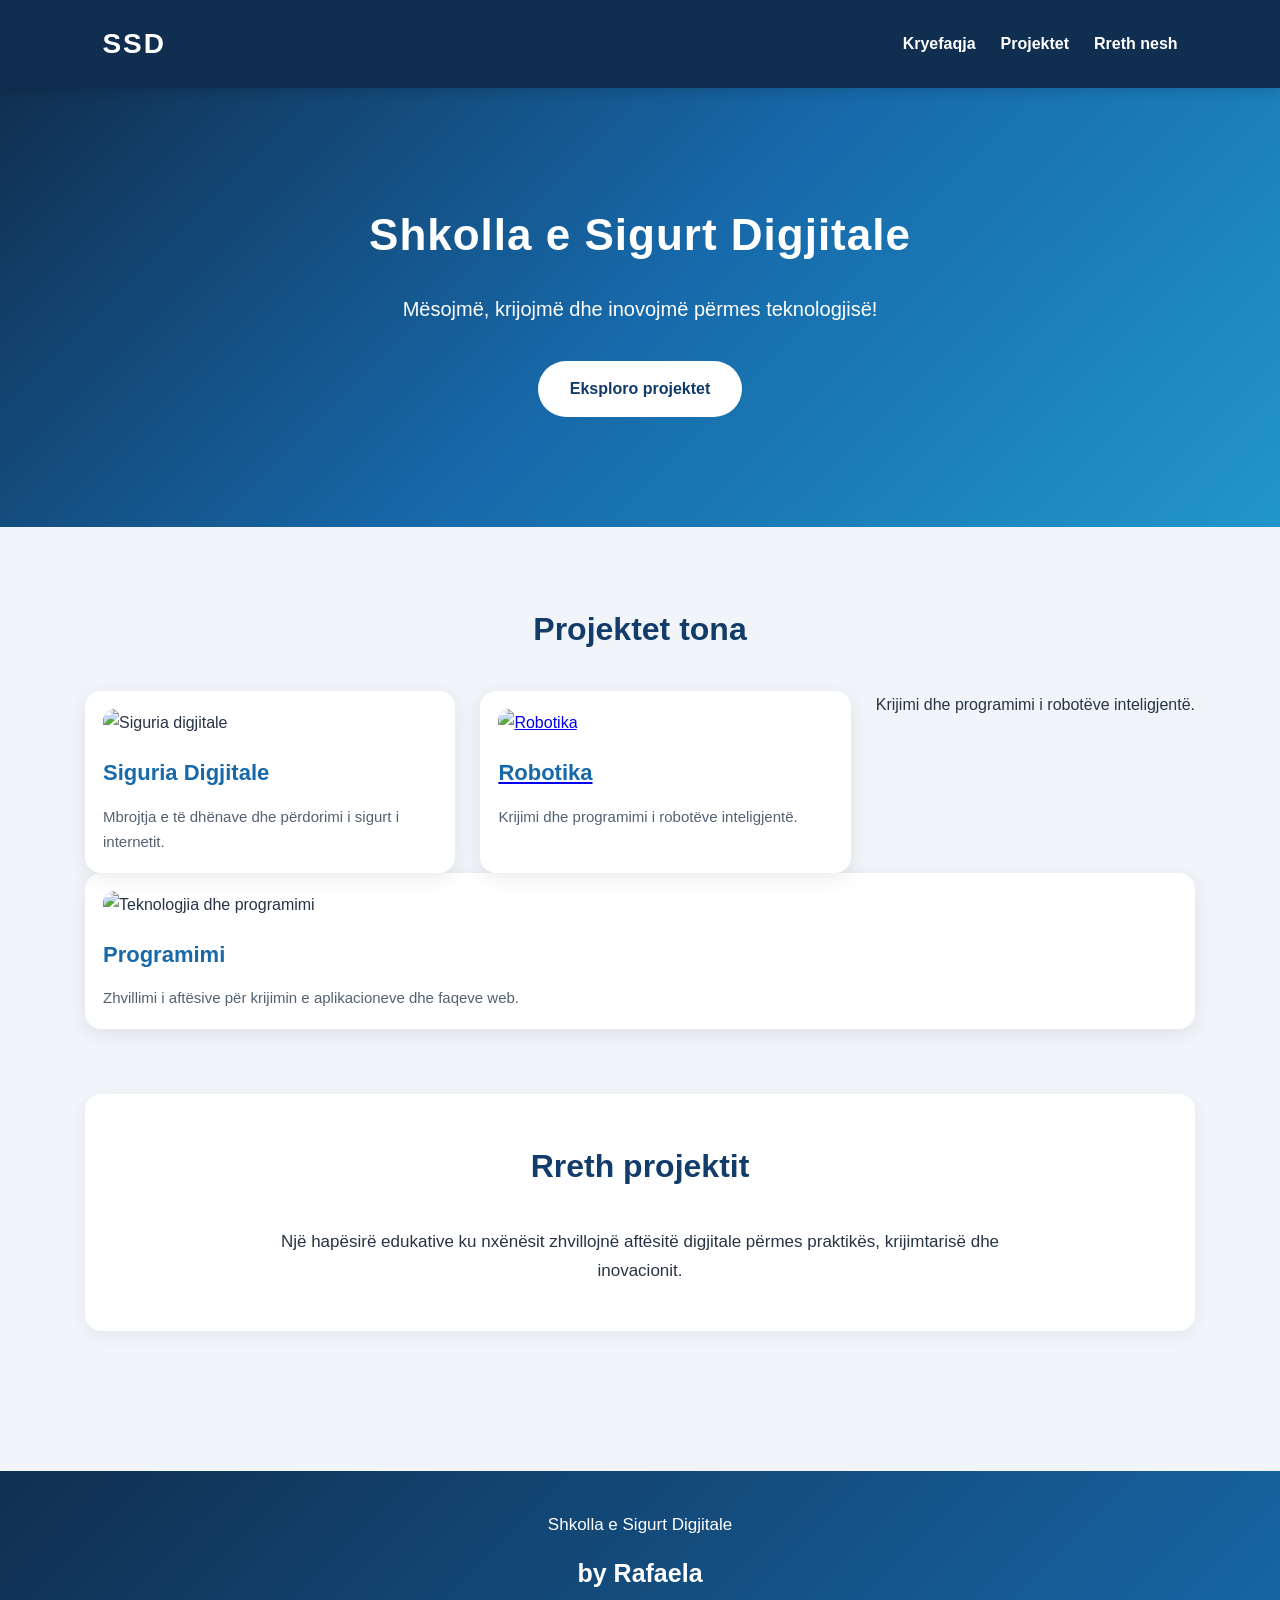
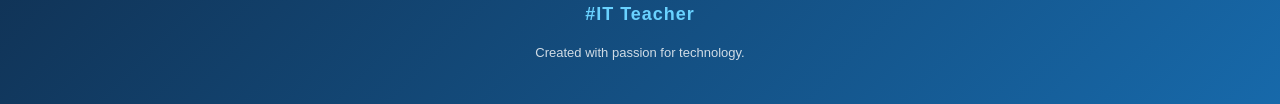
==== index.html @ f00843a5 "Update index.html" ====
<!DOCTYPE html>
<html lang="sq">
<head>
<meta charset="UTF-8">
<meta name="viewport" content="width=device-width, initial-scale=1.0">
<title>Shkolla e Sigurt Digjitale</title>
<link rel="stylesheet" href="style.css">
</head>
<body>
<!-- MENUJA -->
<nav>
<h2>SSD</h2>
<div>
<a href="#kryefaqja">Kryefaqja</a>
<a href="#projektet">Projektet</a>
<a href="#rreth">Rreth nesh</a>
</div>
</nav>
<!-- KRYEFAQJA -->
<header id="kryefaqja">
<h1>Shkolla e Sigurt Digjitale</h1>
<p>
Mësojmë, krijojmë dhe inovojmë
përmes teknologjisë!
</p>
<a class="button" href="#projektet">
Eksploro projektet
</a>
</header>
<!-- PROJEKTET -->
<main>
<section id="projektet">
<h2>Projektet tona</h2>
<div class="cards">
<!-- SIGURIA DIGJITALE -->
<div class="card">
<img
src="https://images.unsplash.com/photo-1550751827-4bd374c3f58b?w=600"
alt="Siguria digjitale">
<h3>Siguria Digjitale</h3>
<p>
Mbrojtja e të dhënave dhe përdorimi
i sigurt i internetit.
</p>
</div>
<!-- ROBOTIKA -->
<div class="card">
<a href="robotika.html">
<img
src="https://images.unsplash.com/photo-1485827404703-89b55fcc595e?w=600"
alt="Robotika">
<h3>Robotika</h3>
</a>
<p>
Krijimi dhe programimi
i robotëve inteligjentë.
</p>

</div>
<p>
Krijimi dhe programimi
i robotëve inteligjentë.
</p>
</div>
<!-- PROGRAMIMI -->
<div class="card">
<img
src="https://images.unsplash.com/photo-1518770660439-4636190af475?w=600"
alt="Teknologjia dhe programimi">
<h3>Programimi</h3>
<p>
Zhvillimi i aftësive për krijimin
e aplikacioneve dhe faqeve web.
</p>
</div>
</div>
</section>
<!-- RRETH PROJEKTIT -->
<section id="rreth">
<h2>Rreth projektit</h2>
<p>
Një hapësirë edukative ku nxënësit
zhvillojnë aftësitë digjitale përmes
praktikës, krijimtarisë dhe inovacionit.
</p>
</section>
</main>
<!-- FIRMA PROFESIONALE -->
<footer>
<p>Shkolla e Sigurt Digjitale</p>
<h3>by Rafaela</h3>
<h4>#IT Teacher</h4>
<p>Created with passion for technology.</p>
</footer>
</body>
</html>
---- style.css ----
/* =================================
SHKOLLA E SIGURT DIGJITALE
Dizajn modern dhe profesional
================================= */
/* RREGULLIMI FILLESTAR */
* {
margin: 0;
padding: 0;
box-sizing: border-box;
}
html {
scroll-behavior: smooth;
}
body {
font-family: Arial, sans-serif;
background-color: #f1f5f9;
color: #263445;
line-height: 1.7;
}
/* =================================
MENUJA KRYESORE
================================= */
nav {
background-color: #102f50;
color: white;
padding: 20px 8%;
display: flex;
justify-content: space-between;
align-items: center;
position: sticky;
top: 0;
z-index: 1000;
box-shadow: 0 3px 12px rgba(0,0,0,0.15);
}
nav h2 {
color: white;
font-size: 28px;
letter-spacing: 2px;
}
nav div {
display: flex;
gap: 25px;
}
nav a {
color: white;
text-decoration: none;
font-weight: bold;
transition: color 0.3s;
}
nav a:hover {
color: #69d2ff;
}
/* =================================
KRYEFAQJA
================================= */
header {
background: linear-gradient(
135deg,
#102f50,
#1769aa,
#2196c9
);
color: white;
text-align: center;
padding: 110px 20px;
}
header h1 {
font-size: 44px;
margin-bottom: 20px;
letter-spacing: 1px;
}
header p {
font-size: 20px;
margin-bottom: 35px;
}
/* =================================
BUTONI KRYESOR
================================= */
.button {
display: inline-block;
background-color: white;
color: #123c69;
padding: 14px 32px;
border-radius: 30px;
text-decoration: none;
font-weight: bold;
transition: all 0.3s;
}
.button:hover {
background-color: #69d2ff;
color: #102f50;
transform: translateY(-4px);
}
/* =================================
PJESA KRYESORE
================================= */
main {
max-width: 1150px;
margin: 55px auto;
padding: 20px;
}
section {
margin-bottom: 65px;
}
section h2 {
color: #123c69;
font-size: 32px;
text-align: center;
margin-bottom: 35px;
}
/* =================================
KARTAT E PROJEKTEVE
================================= */
.cards {
display: flex;
gap: 25px;
}
.card {
flex: 1;
background-color: white;
padding: 18px;
border-radius: 16px;
box-shadow: 0 5px 20px rgba(0,0,0,0.08);
transition: transform 0.3s,
box-shadow 0.3s;
}
.card:hover {
transform: translateY(-10px);
box-shadow: 0 12px 28px rgba(0,0,0,0.15);
}
/* FOTOGRAFITË */
.card img {
width: 100%;
height: 210px;
object-fit: cover;
border-radius: 12px;
margin-bottom: 18px;
}
/* TITULLI I KARTËS */
.card h3 {
color: #1769aa;
font-size: 22px;
margin-bottom: 12px;
}
/* PËRSHKRIMI */
.card p {
color: #526273;
font-size: 15px;
}
/* =================================
RRETH PROJEKTIT
================================= */
#rreth {
background-color: white;
padding: 45px 30px;
border-radius: 16px;
text-align: center;
box-shadow: 0 5px 20px rgba(0,0,0,0.05);
}
#rreth p {
max-width: 750px;
margin: auto;
font-size: 17px;
}
/* =================================
FOOTER - FIRMA PROFESIONALE
================================= */
footer {
background: linear-gradient(
135deg,
#102f50,
#1769aa
);
color: white;
text-align: center;
padding: 40px 20px;
}
footer p:first-child {
font-size: 17px;
margin-bottom: 12px;
}
footer h3 {
font-size: 25px;
margin-bottom: 5px;
}
footer h4 {
color: #69d2ff;
font-size: 18px;
letter-spacing: 1px;
margin-bottom: 12px;
}
footer p:last-child {
font-size: 13px;
opacity: 0.8;
}
/* =================================
PËRSHTATJA PËR TELEFON
================================= */
@media screen and (max-width: 700px) {
nav {
flex-direction: column;
gap: 15px;
}
nav div {
gap: 15px;
flex-wrap: wrap;
justify-content: center;
}
header {
padding: 75px 20px;
}
header h1 {
font-size: 30px;
}
header p {
font-size: 16px;
}
.cards {
flex-direction: column;
}
.card img {
height: 220px;
}
main {
padding: 15px;
}
section h2 {
font-size: 26px;
}
}
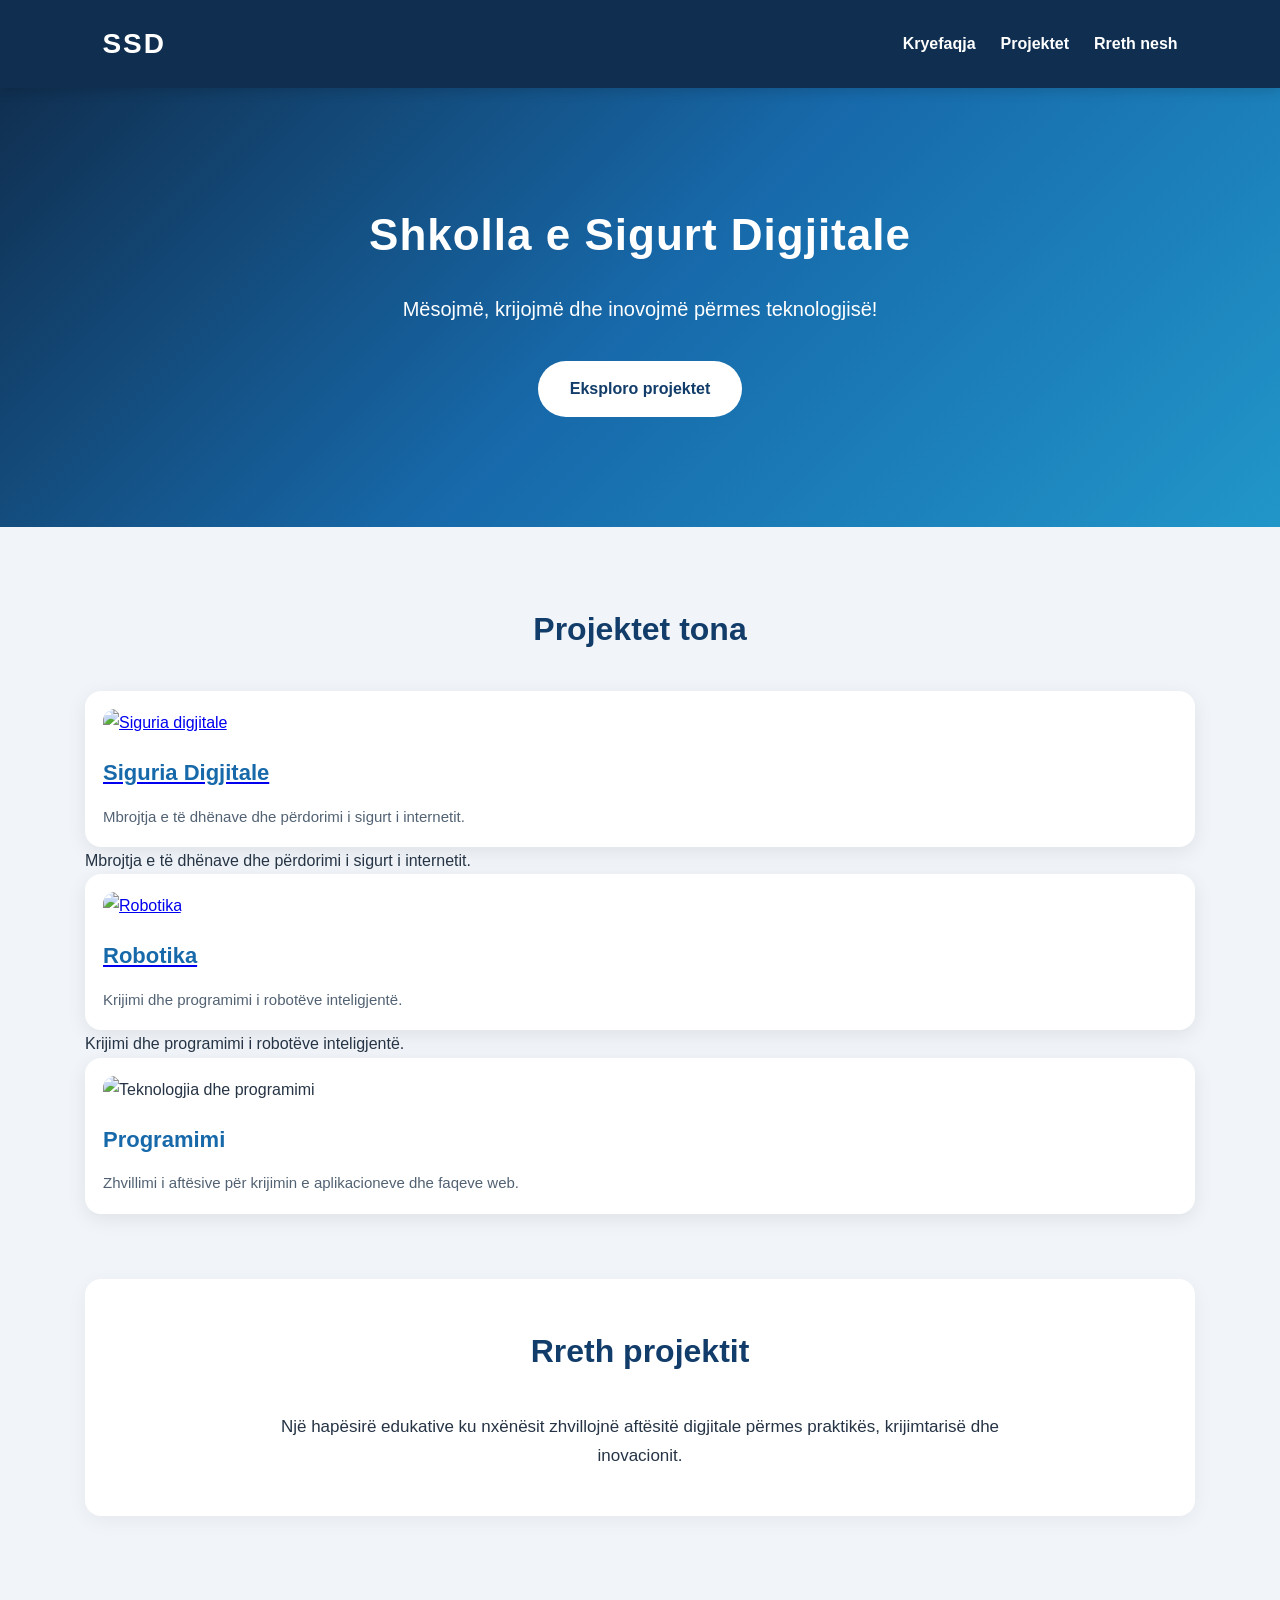
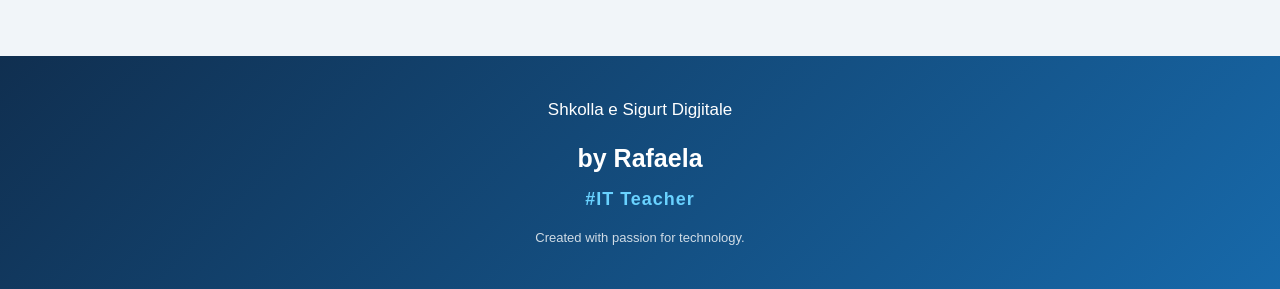
==== commit b0850807: "Update index.html" ====
--- a/index.html
+++ b/index.html
@@ -31,14 +31,18 @@
 <main>
 <section id="projektet">
 <h2>Projektet tona</h2>
-<div class="cards">
-<!-- SIGURIA DIGJITALE -->
 <div class="card">
+<a href="siguria.html">
 <img
 src="https://images.unsplash.com/photo-1550751827-4bd374c3f58b?w=600"
 alt="Siguria digjitale">
 <h3>Siguria Digjitale</h3>
+</a>
 <p>
+Mbrojtja e të dhënave dhe përdorimi
+i sigurt i internetit.
+</p>
+</div>
 Mbrojtja e të dhënave dhe përdorimi
 i sigurt i internetit.
 </p>
@@ -55,7 +59,6 @@
 Krijimi dhe programimi
 i robotëve inteligjentë.
 </p>
-
 </div>
 <p>
 Krijimi dhe programimi
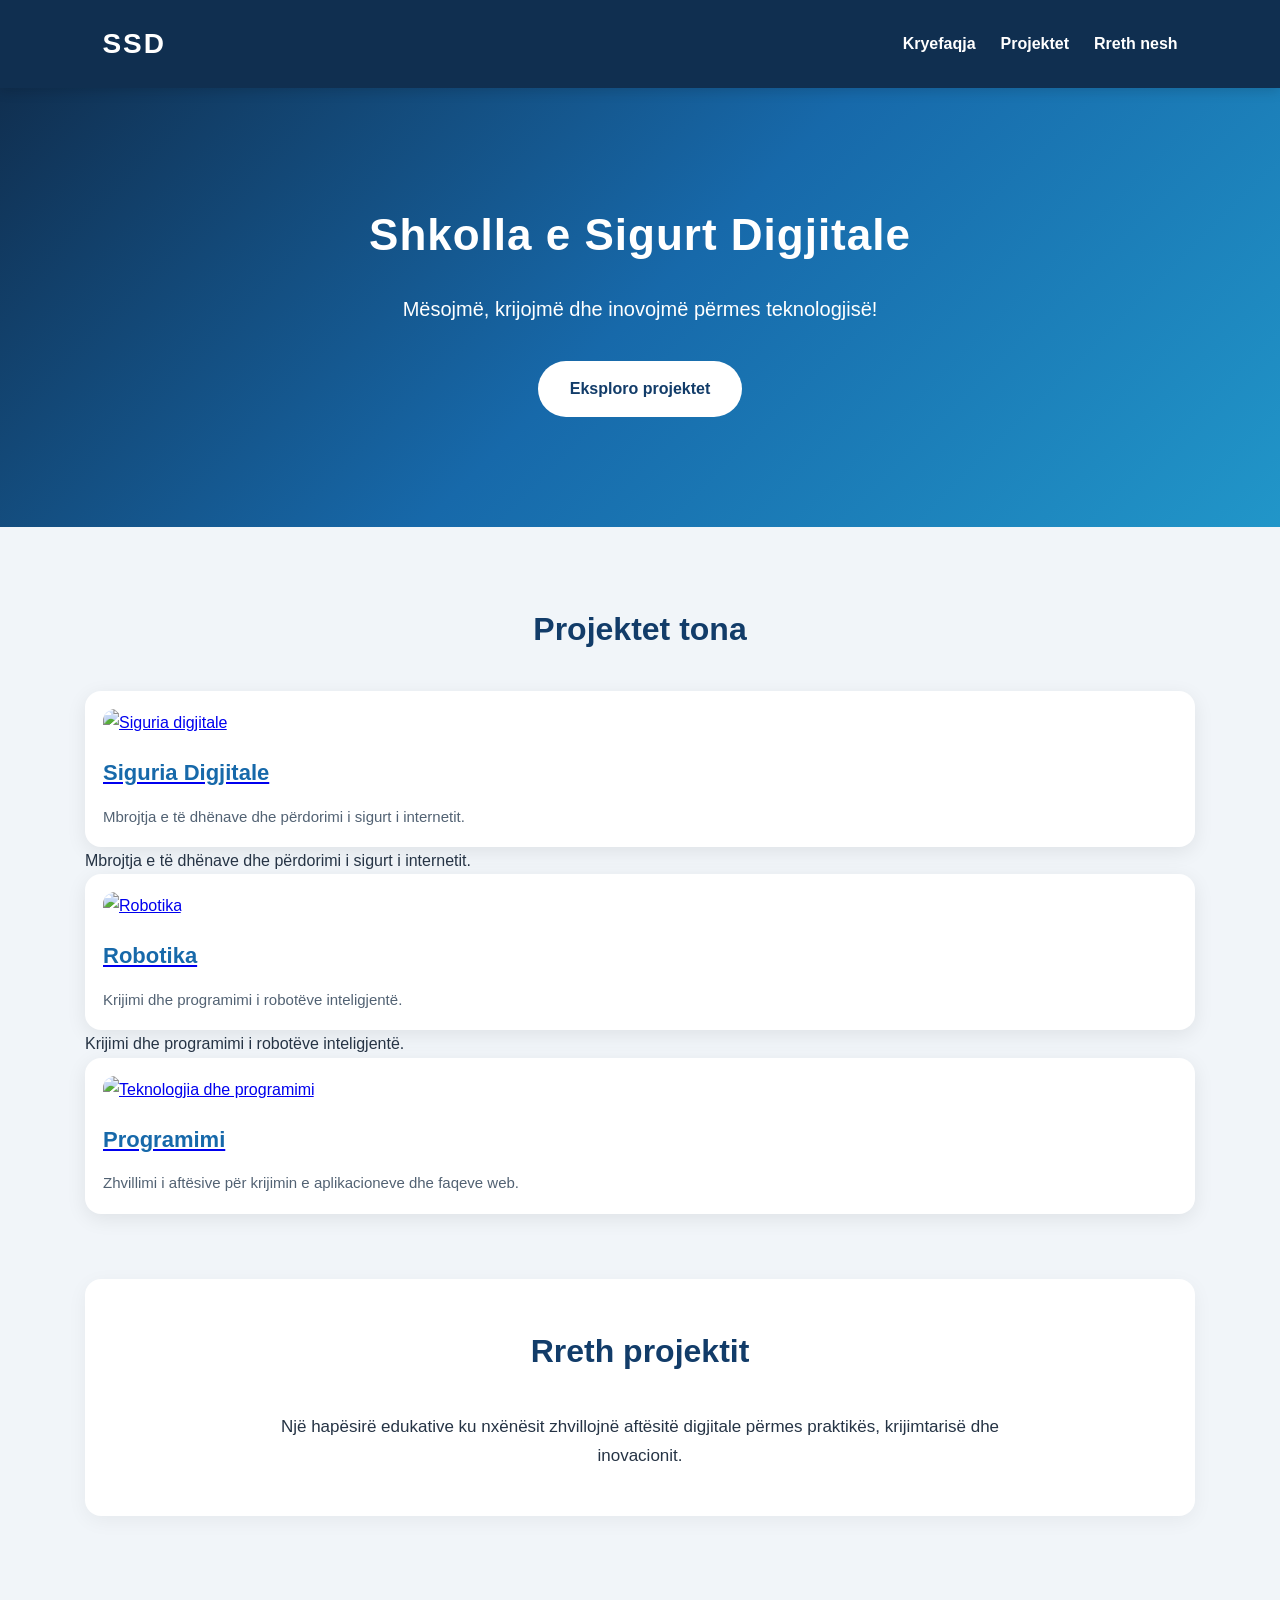
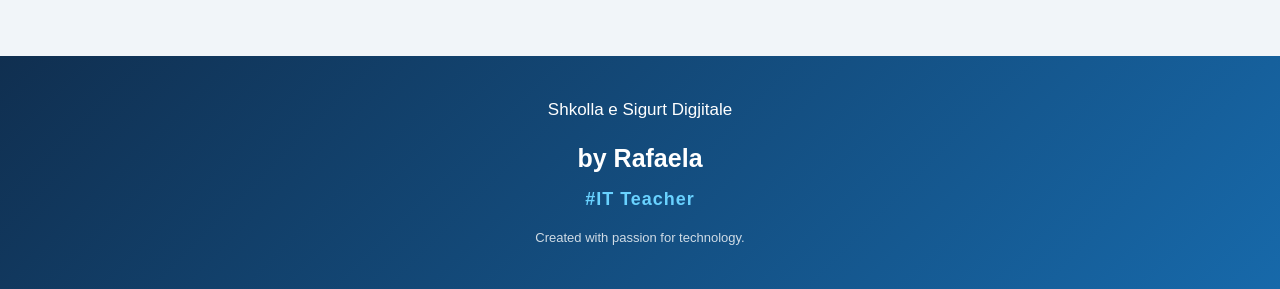
==== commit acefd50e: "Update index.html" ====
--- a/index.html
+++ b/index.html
@@ -67,10 +67,12 @@
 </div>
 <!-- PROGRAMIMI -->
 <div class="card">
+<a href="programimi.html">
 <img
 src="https://images.unsplash.com/photo-1518770660439-4636190af475?w=600"
 alt="Teknologjia dhe programimi">
 <h3>Programimi</h3>
+</a>
 <p>
 Zhvillimi i aftësive për krijimin
 e aplikacioneve dhe faqeve web.
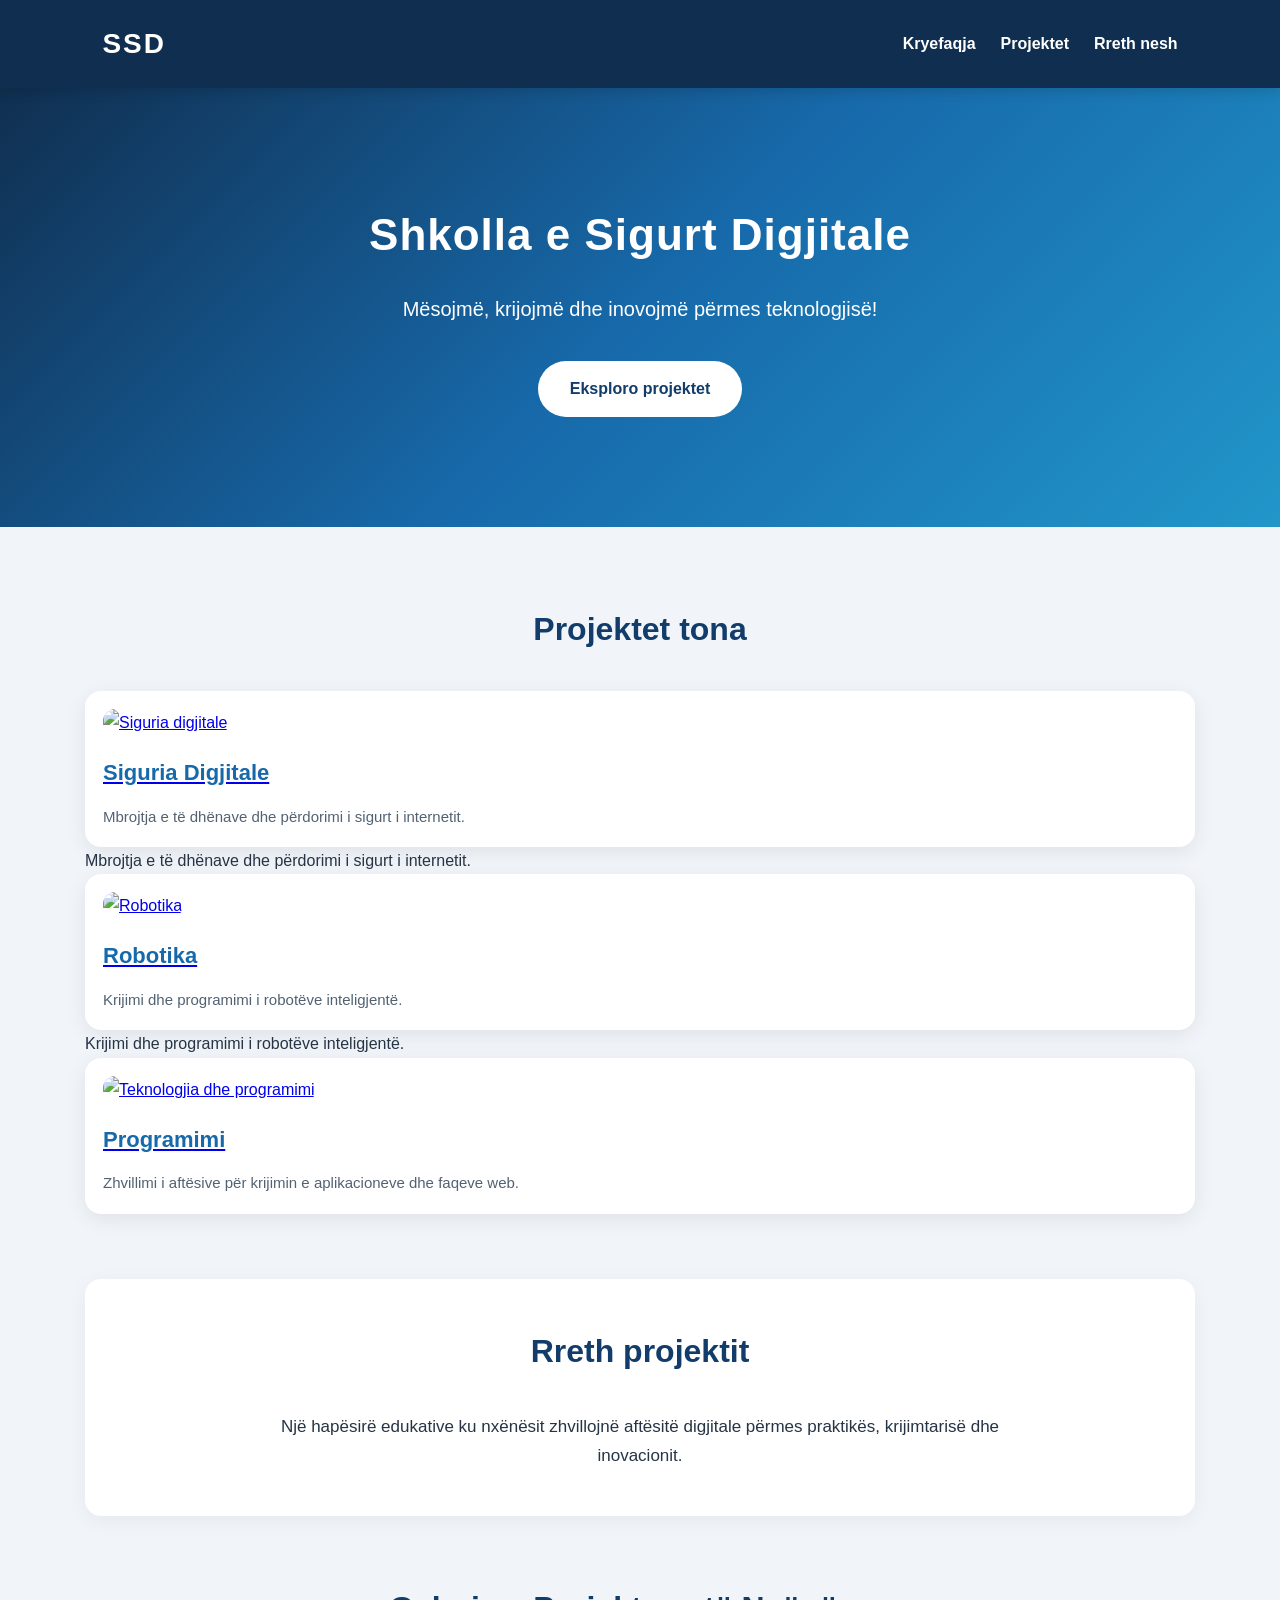
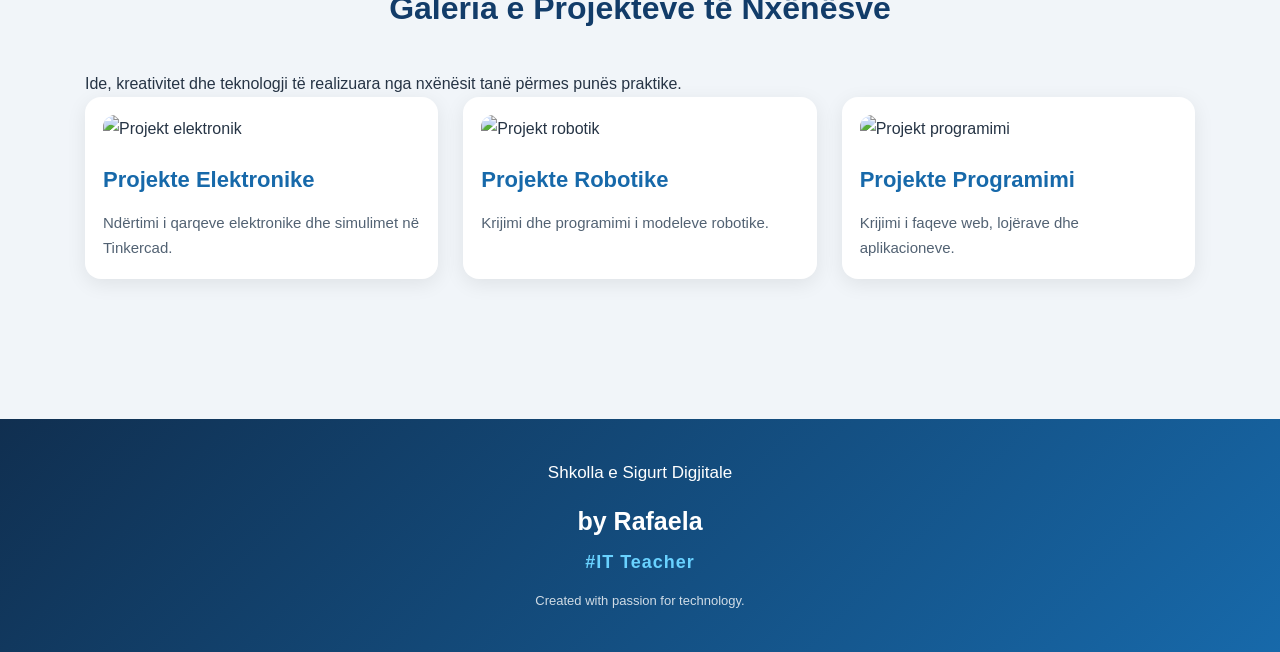
==== commit fc2feba4: "Update index.html" ====
--- a/index.html
+++ b/index.html
@@ -89,6 +89,54 @@
 praktikës, krijimtarisë dhe inovacionit.
 </p>
 </section>
+  <!-- GALERIA E PROJEKTEVE -->
+<section id="galeria">
+
+<h2>Galeria e Projekteve të Nxënësve</h2>
+
+<p class="gallery-intro">
+Ide, kreativitet dhe teknologji të realizuara
+nga nxënësit tanë përmes punës praktike.
+</p>
+
+<div class="cards">
+
+<div class="card">
+<img
+src="https://images.unsplash.com/photo-1518770660439-4636190af475?w=600"
+alt="Projekt elektronik">
+<h3>Projekte Elektronike</h3>
+<p>
+Ndërtimi i qarqeve elektronike dhe
+simulimet në Tinkercad.
+</p>
+</div>
+
+<div class="card">
+<img
+src="https://images.unsplash.com/photo-1485827404703-89b55fcc595e?w=600"
+alt="Projekt robotik">
+<h3>Projekte Robotike</h3>
+<p>
+Krijimi dhe programimi i modeleve
+robotike.
+</p>
+</div>
+
+<div class="card">
+<img
+src="https://images.unsplash.com/photo-1461749280684-dccba630e2f6?w=600"
+alt="Projekt programimi">
+<h3>Projekte Programimi</h3>
+<p>
+Krijimi i faqeve web, lojërave
+dhe aplikacioneve.
+</p>
+</div>
+
+</div>
+
+</section>
 </main>
 <!-- FIRMA PROFESIONALE -->
 <footer>
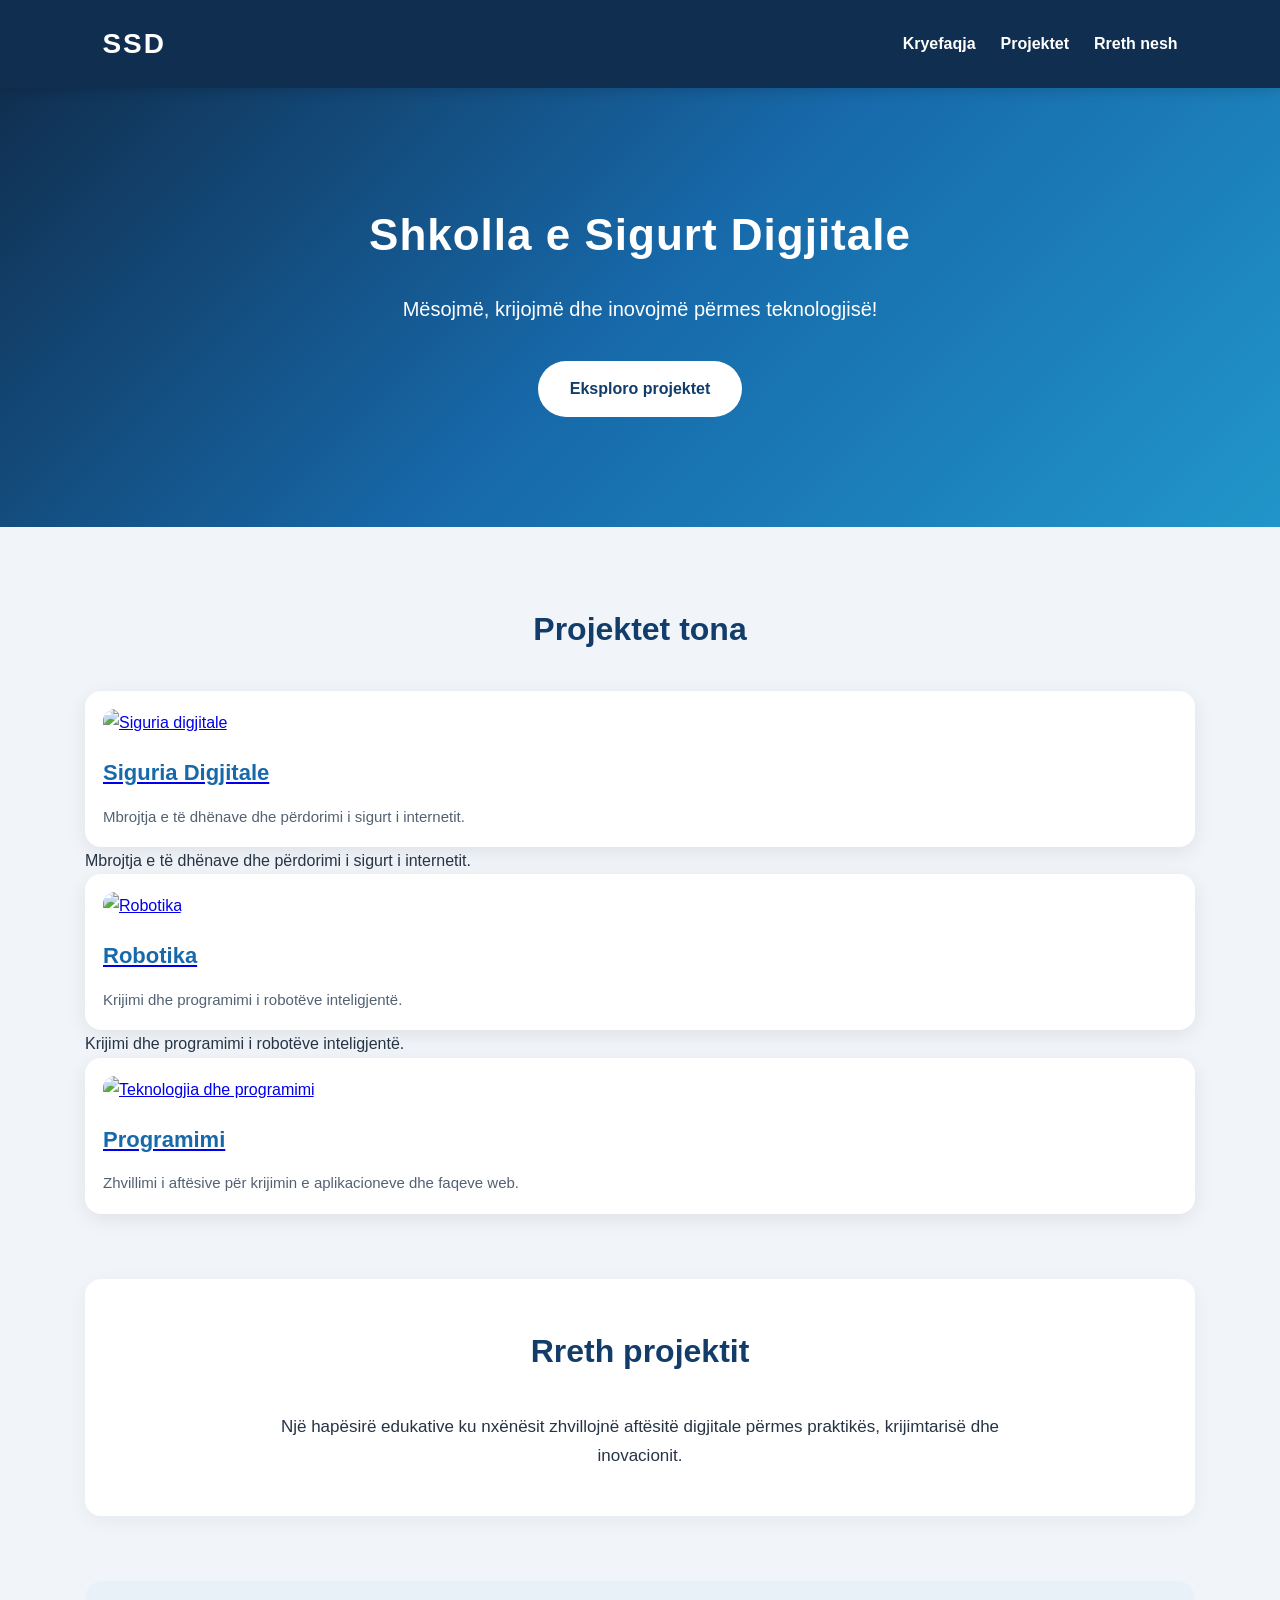
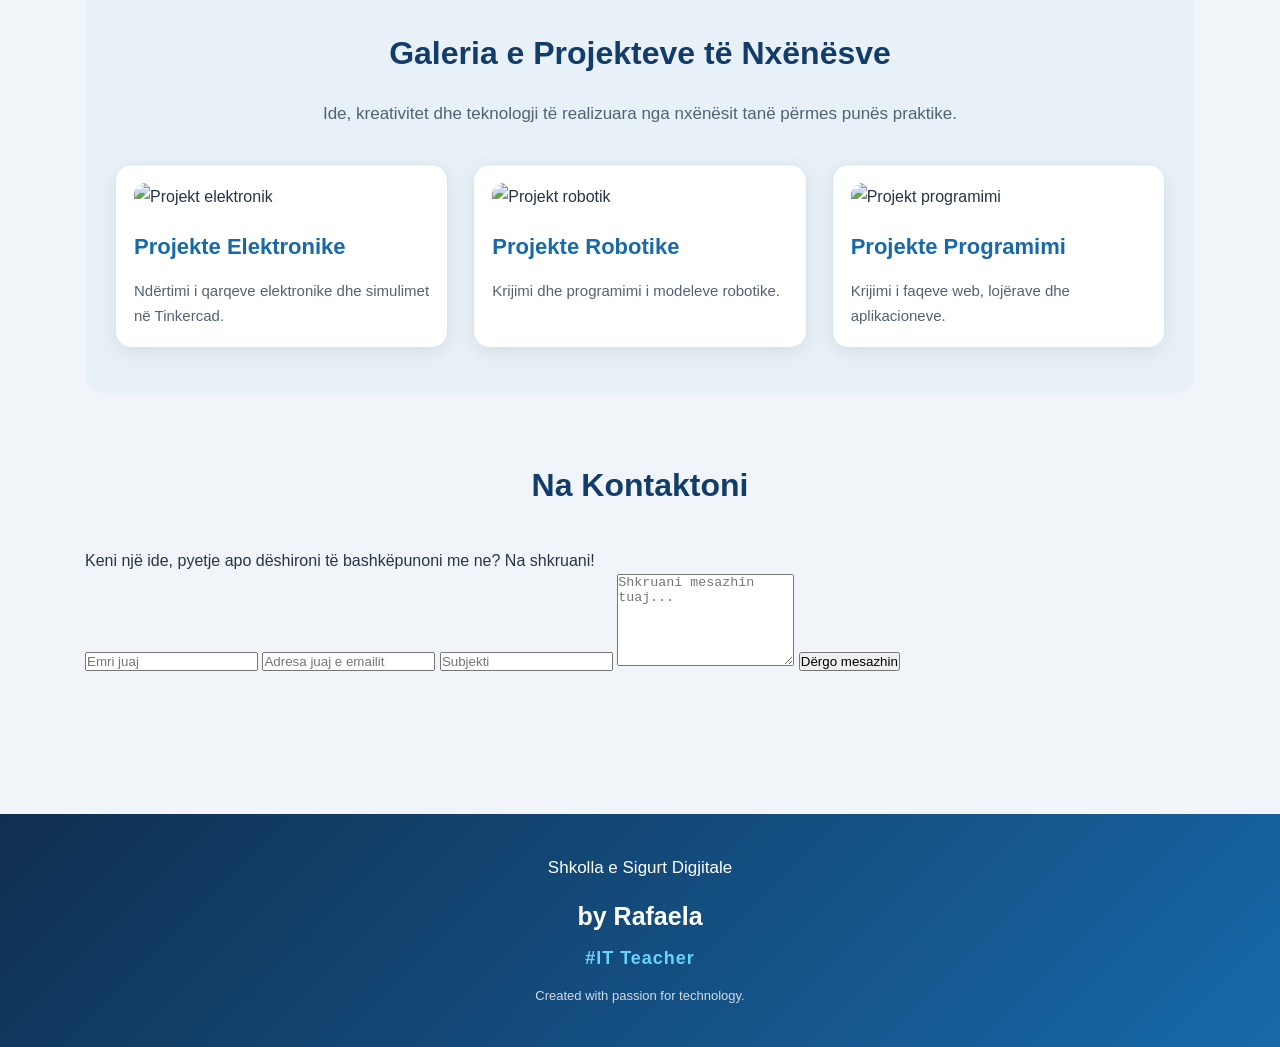
==== commit ba8f0a00: "Update index.html" ====
--- a/index.html
+++ b/index.html
@@ -133,9 +133,35 @@
 dhe aplikacioneve.
 </p>
 </div>
-
 </div>
-
+</section>
+  <!-- NA KONTAKTONI -->
+<section id="kontakt">
+<h2>Na Kontaktoni</h2>
+<p class="contact-intro">
+Keni një ide, pyetje apo dëshironi të bashkëpunoni
+me ne? Na shkruani!
+</p>
+<form class="contact-form"
+action="https://formsubmit.co/EMAILI-YT"
+method="POST">
+<input type="text"
+name="Emri"
+placeholder="Emri juaj"
+required>
+<input type="email"
+name="Email"
+placeholder="Adresa juaj e emailit"
+required>
+<input type="text"
+name="Subjekti"
+placeholder="Subjekti">
+<textarea name="Mesazhi"
+rows="6"
+placeholder="Shkruani mesazhin tuaj..."
+required></textarea>
+<button type="submit">Dërgo mesazhin</button>
+</form>
 </section>
 </main>
 <!-- FIRMA PROFESIONALE -->
--- a/style.css
+++ b/style.css
@@ -228,3 +228,36 @@
 font-size: 26px;
 }
 }
+/* =================================
+GALERIA E PROJEKTEVE
+================================= */
+#galeria {
+background-color: #e8f1f8;
+padding: 45px 30px;
+border-radius: 18px;
+}
+
+#galeria h2 {
+color: #123c69;
+}
+.gallery-intro {
+text-align: center;
+max-width: 700px;
+margin: -15px auto 35px;
+color: #526273;
+font-size: 17px;
+}
+
+#galeria .card {
+background-color: white;
+border: 1px solid #d8e5ef;
+}
+
+#galeria .card:hover {
+transform: translateY(-8px);
+box-shadow: 0 12px 28px rgba(0,0,0,0.15);
+}
+
+#galeria .card h3 {
+color: #1769aa;
+}
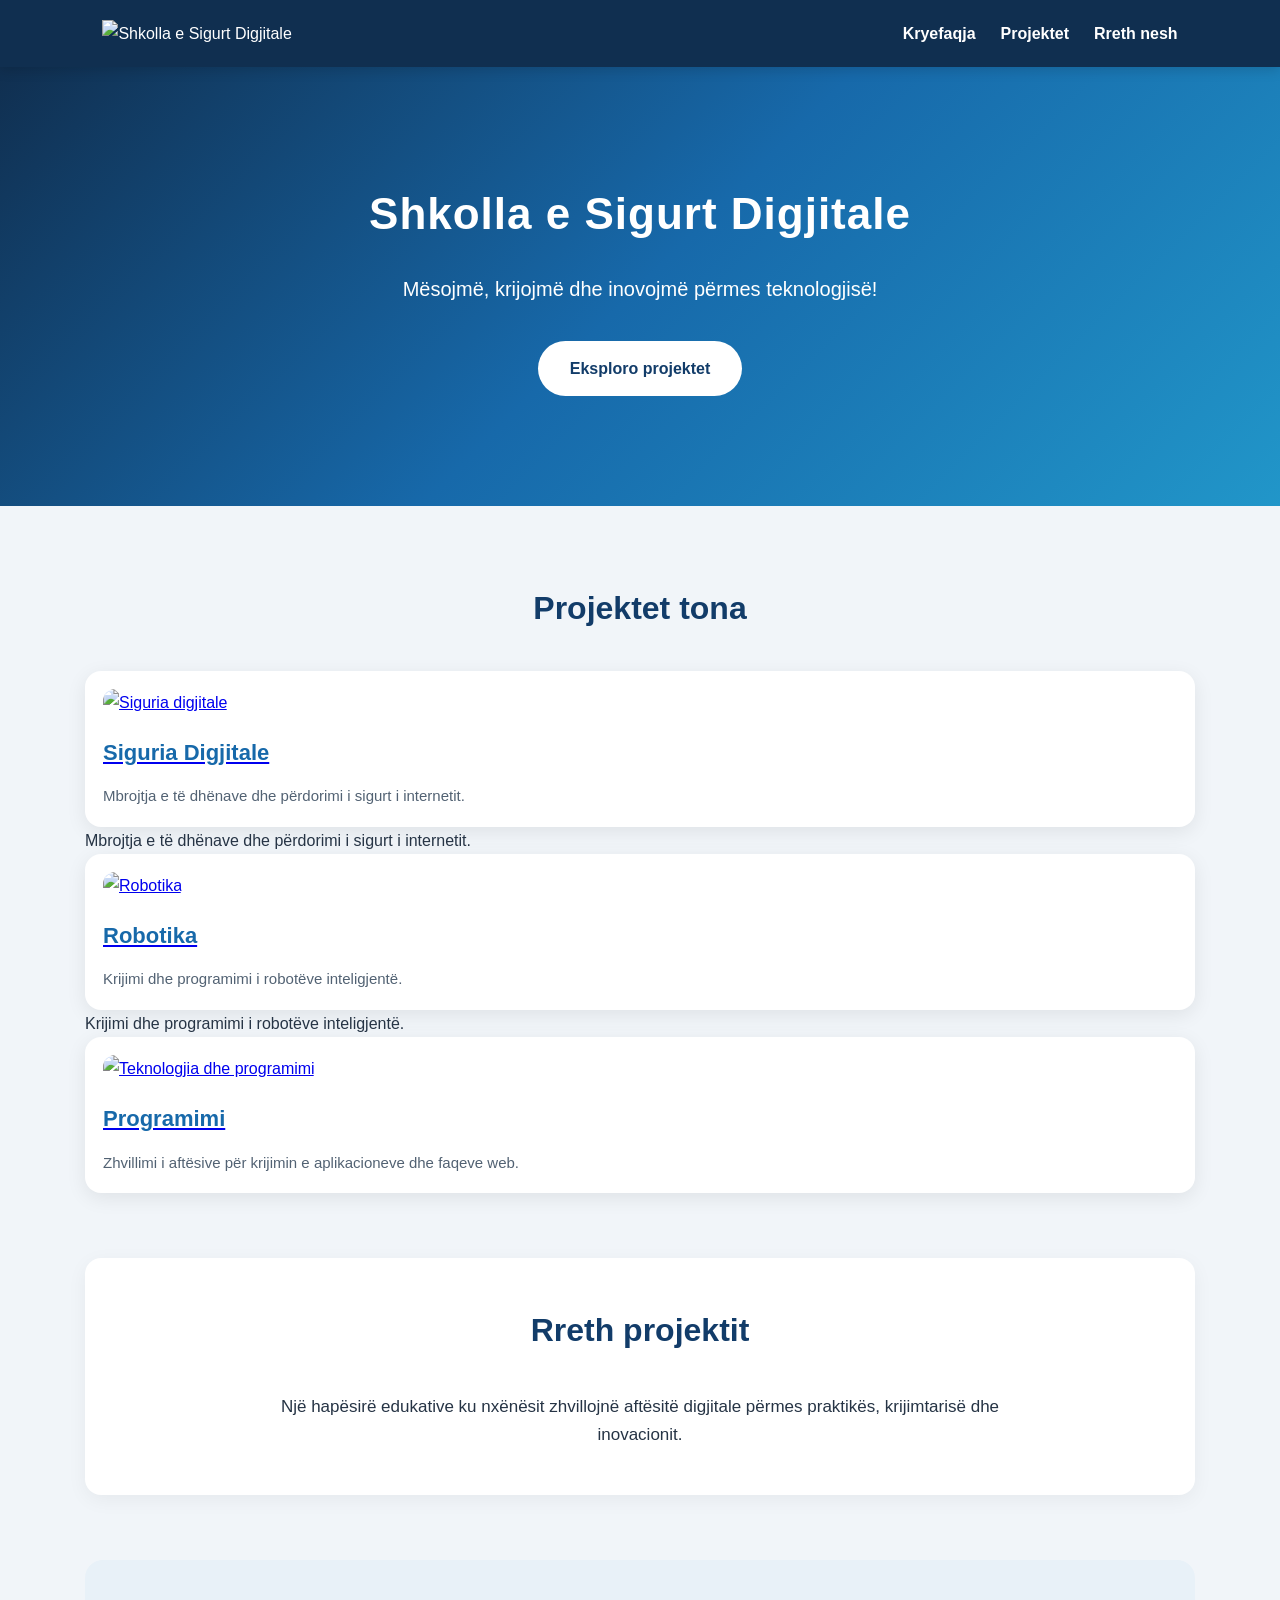
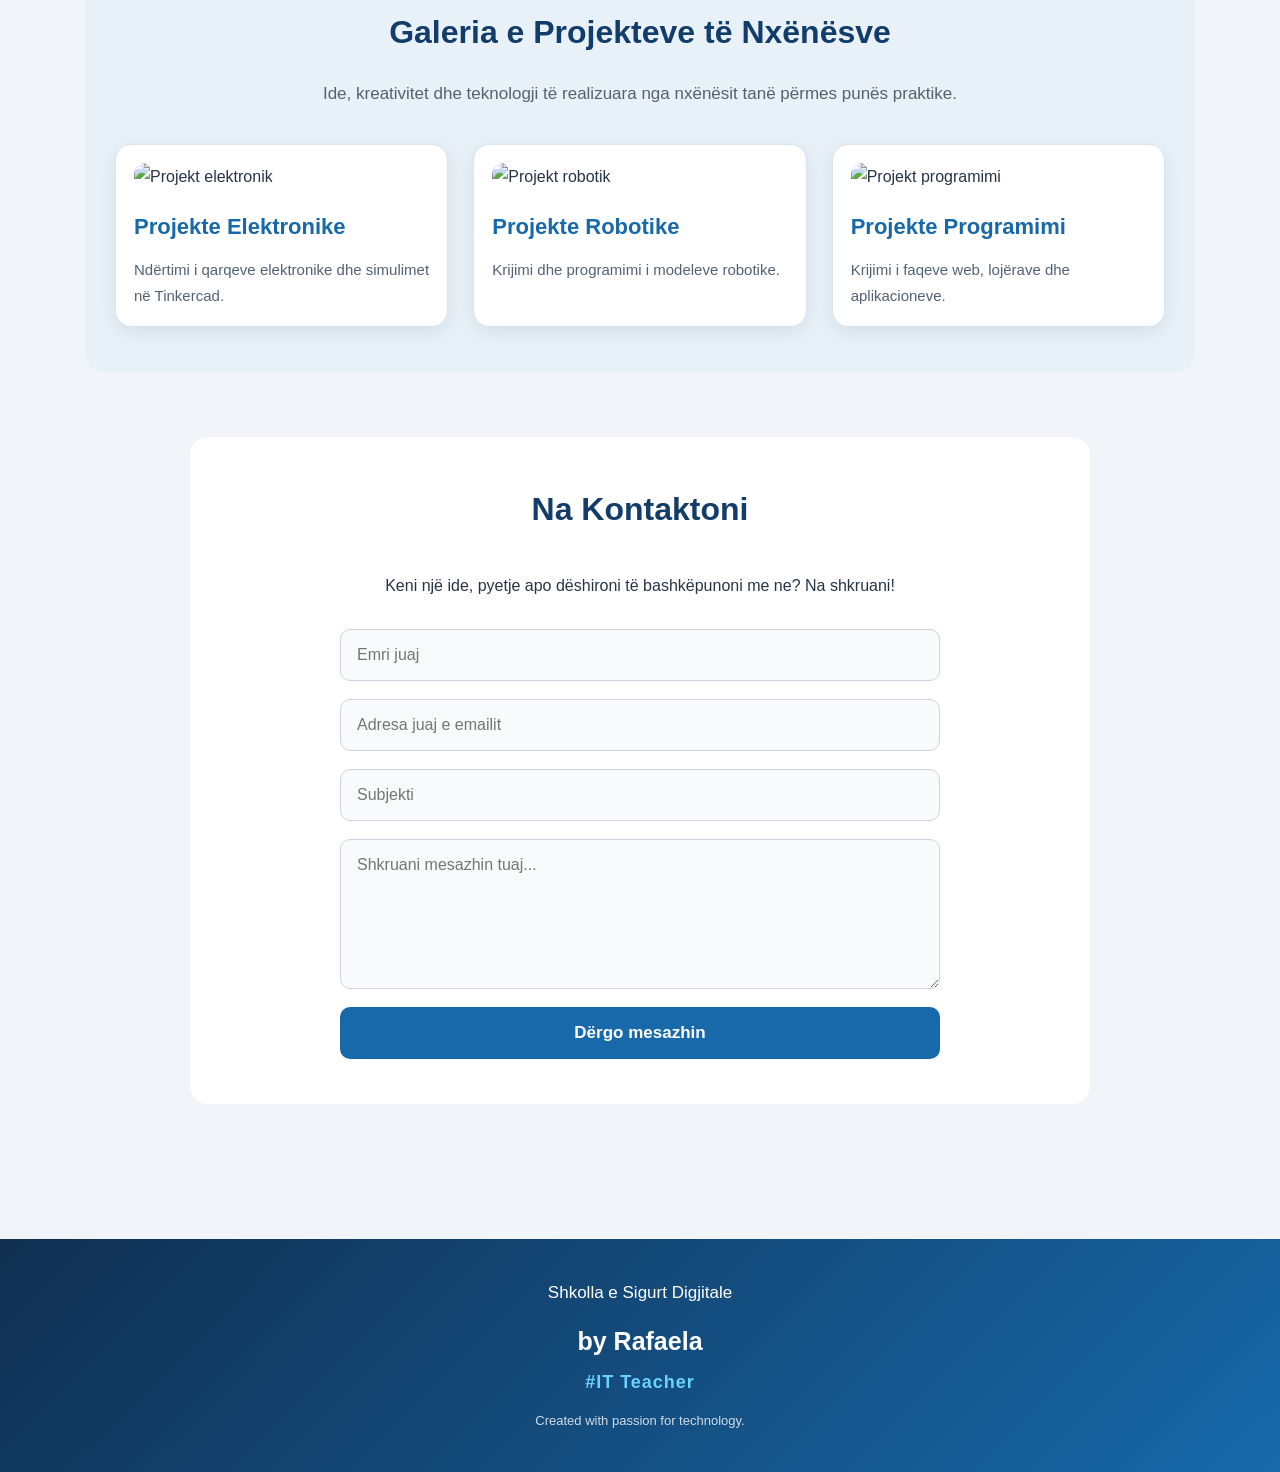
==== commit f809f79c: "Update index.html" ====
--- a/index.html
+++ b/index.html
@@ -9,7 +9,7 @@
 <body>
 <!-- MENUJA -->
 <nav>
-<h2>SSD</h2>
+<img src="logo.png" alt="Shkolla e Sigurt Digjitale" class="logo">
 <div>
 <a href="#kryefaqja">Kryefaqja</a>
 <a href="#projektet">Projektet</a>
--- a/style.css
+++ b/style.css
@@ -261,3 +261,68 @@
 #galeria .card h3 {
 color: #1769aa;
 }
+/* =================================
+/* FORMULAR MODERN - SHKOLLA E SIGURT DIGJITALE */
+#kontakt {
+display: block !important;
+width: 100%;
+max-width: 900px;
+margin: 60px auto;
+padding: 45px 25px;
+background: #ffffff;
+border-radius: 18px;
+box-sizing: border-box;
+text-align: center;
+}
+#kontakt .contact-intro {
+margin: 0 auto 30px;
+max-width: 650px;
+}
+#kontakt form.contact-form {
+display: flex !important;
+flex-direction: column !important;
+align-items: stretch !important;
+gap: 18px !important;
+width: 100% !important;
+max-width: 600px !important;
+margin: 0 auto !important;
+}
+#kontakt .contact-form input,
+#kontakt .contact-form textarea {
+display: block !important;
+float: none !important;
+position: static !important;
+width: 100% !important;
+max-width: 100% !important;
+min-width: 0 !important;
+height: auto;
+margin: 0 !important;
+padding: 16px !important;
+box-sizing: border-box !important;
+border: 1px solid #cbd5e1;
+border-radius: 10px;
+background: #f8fafc;
+font-family: Arial, sans-serif;
+font-size: 16px;
+}
+
+#kontakt .contact-form textarea {
+min-height: 150px;
+resize: vertical;
+}
+#kontakt .contact-form button {
+display: block !important;
+width: 100% !important;
+margin: 0 !important;
+padding: 16px;
+border: none;
+border-radius: 10px;
+background: #1769aa;
+color: white;
+font-size: 17px;
+font-weight: bold;
+cursor: pointer;
+}
+#kontakt .contact-form button:hover {
+background: #102f50;
+}
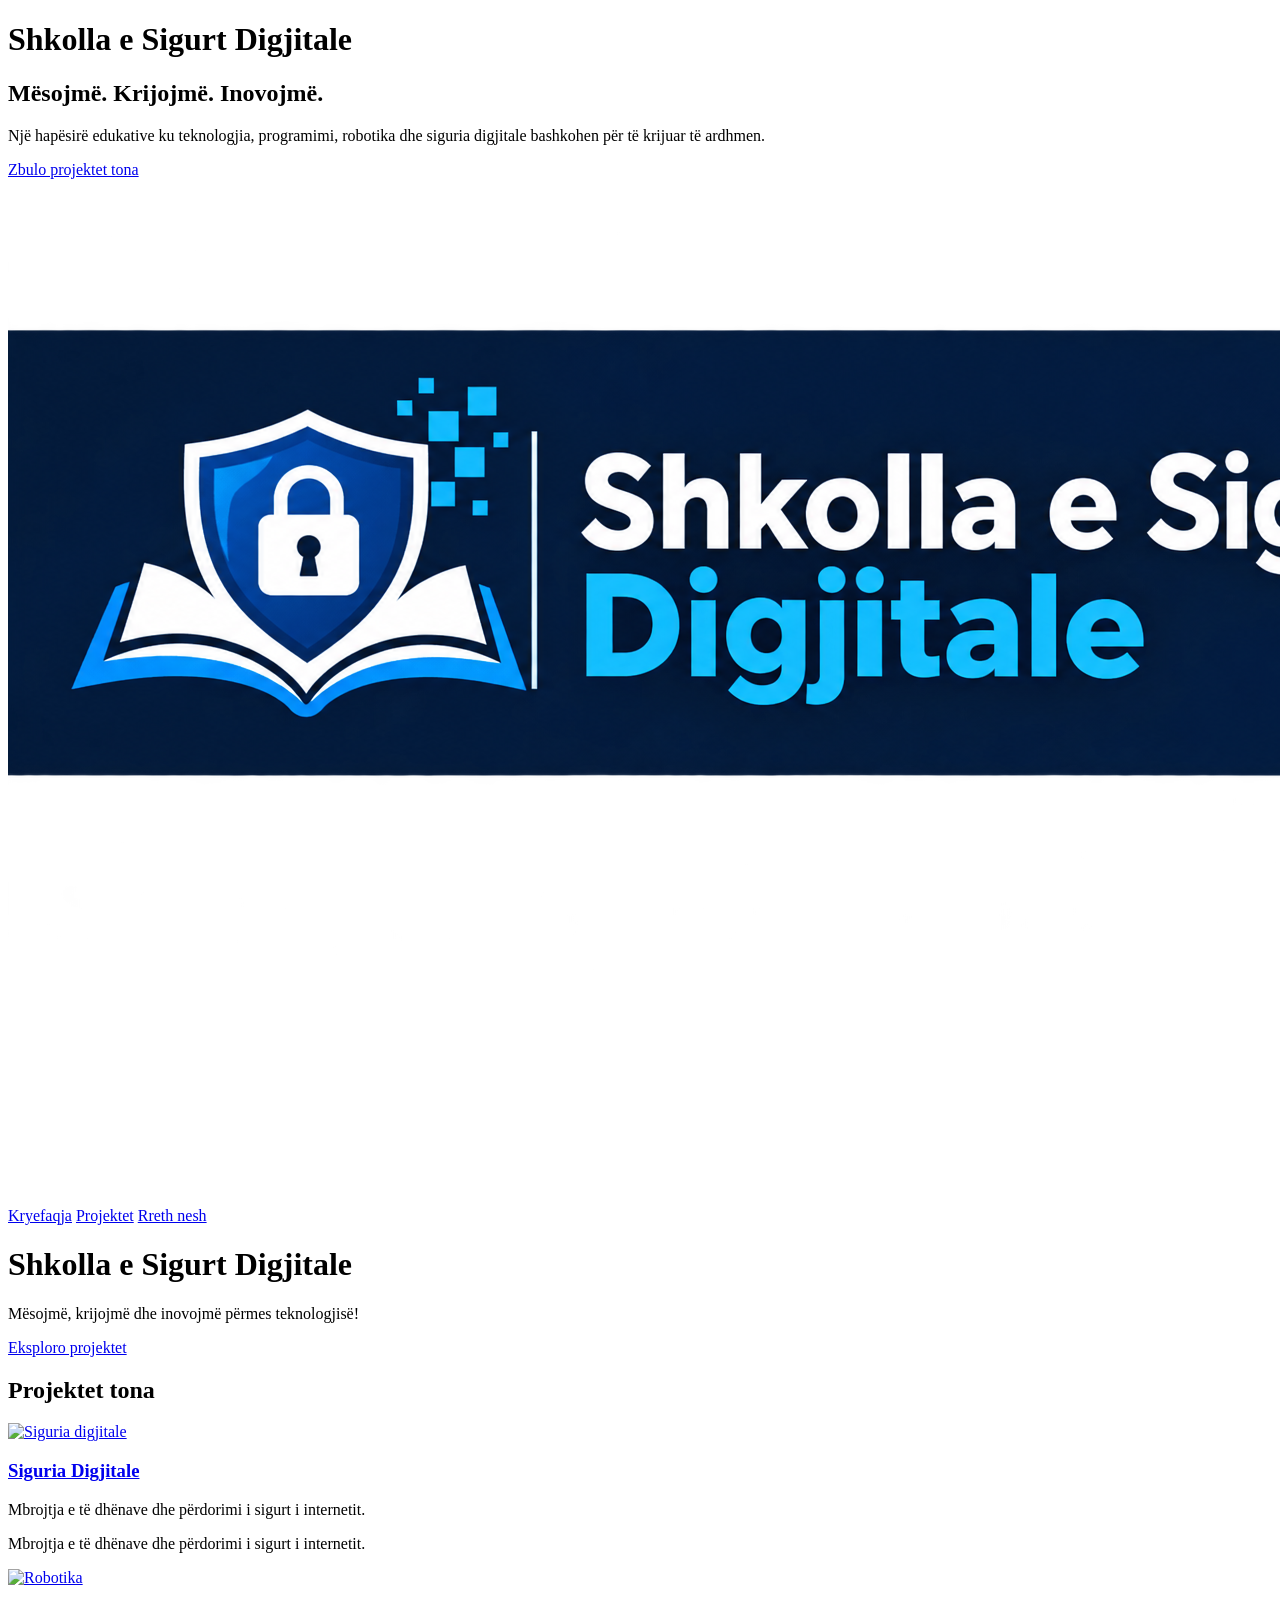
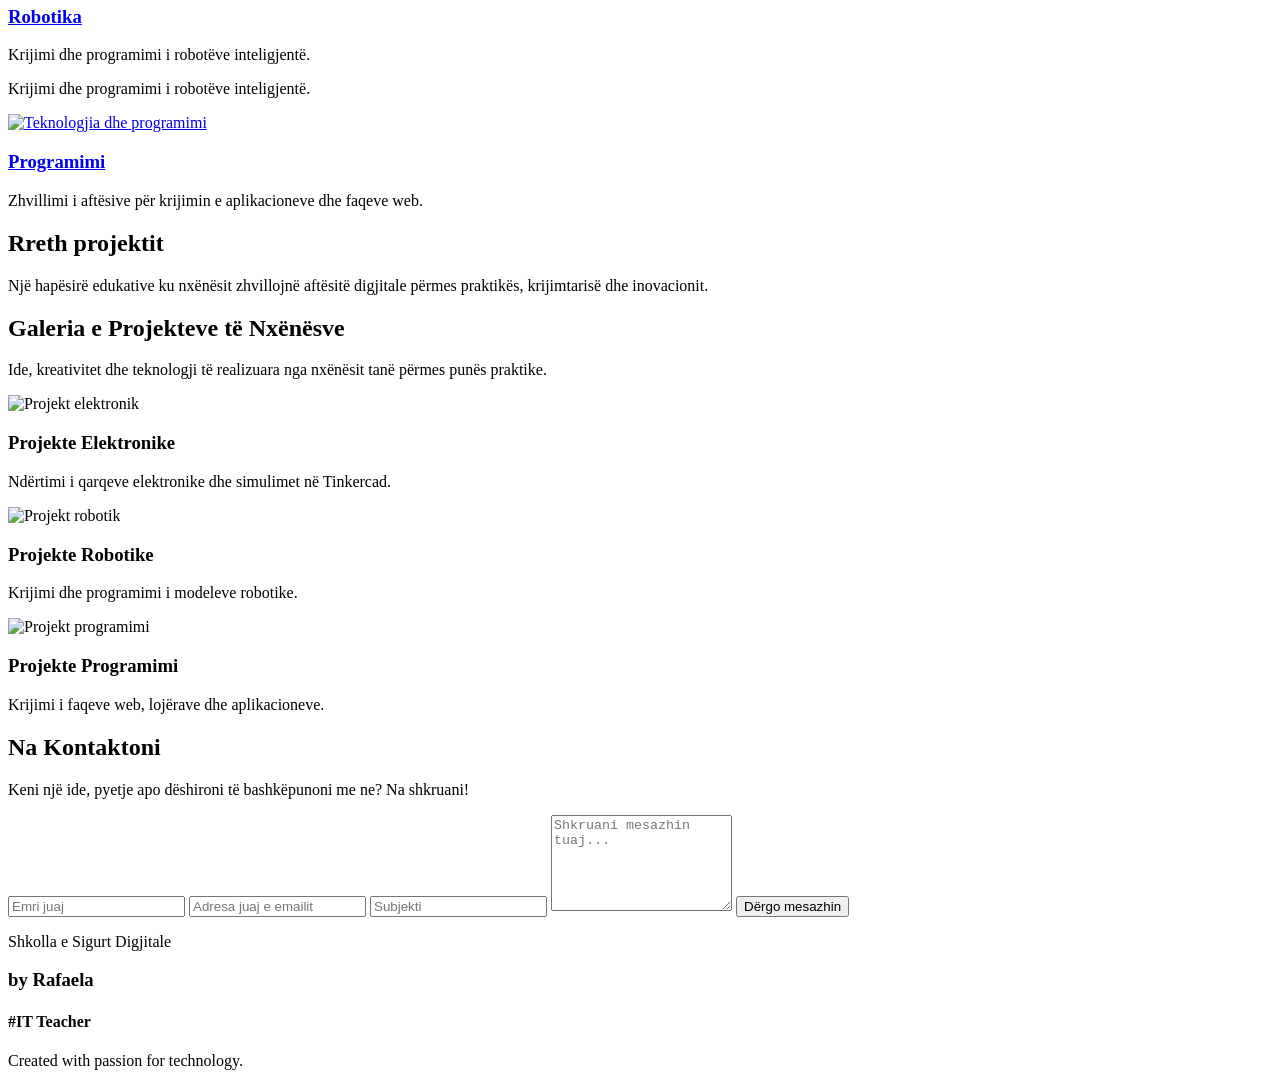
==== commit 13570692: "Update index.html" ====
--- a/index.html
+++ b/index.html
@@ -1,11 +1,19 @@
 <!DOCTYPE html>
 <html lang="sq">
-<head>
-<meta charset="UTF-8">
-<meta name="viewport" content="width=device-width, initial-scale=1.0">
-<title>Shkolla e Sigurt Digjitale</title>
-<link rel="stylesheet" href="style.css">
-</head>
+<header class="hero" id="kryefaqja">
+<div class="hero-content">
+<h1>Shkolla e Sigurt Digjitale</h1>
+<h2>Mësojmë. Krijojmë. Inovojmë.</h2>
+<p>
+Një hapësirë edukative ku teknologjia,
+programimi, robotika dhe siguria digjitale
+bashkohen për të krijuar të ardhmen.
+</p>
+<a href="#projektet" class="hero-btn">
+Zbulo projektet tona
+</a>
+</div>
+</header>
 <body>
 <!-- MENUJA -->
 <nav>
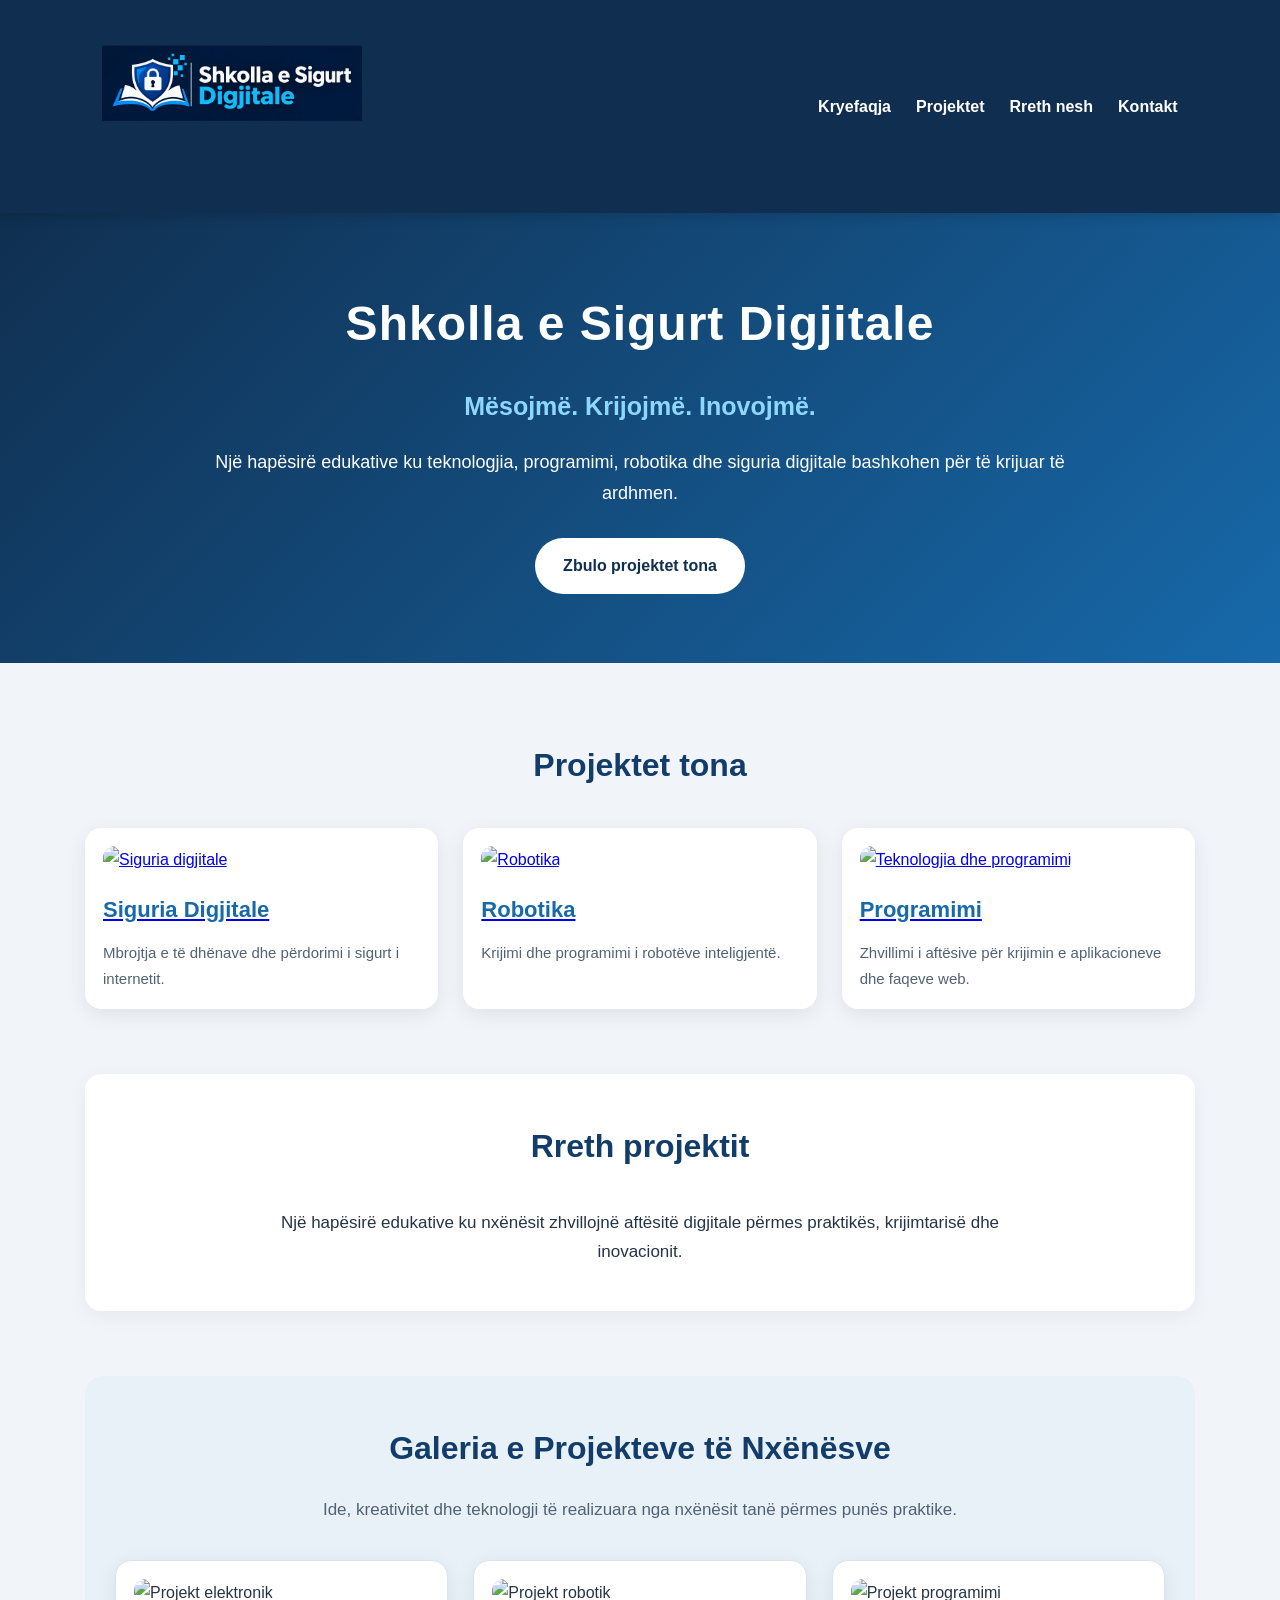
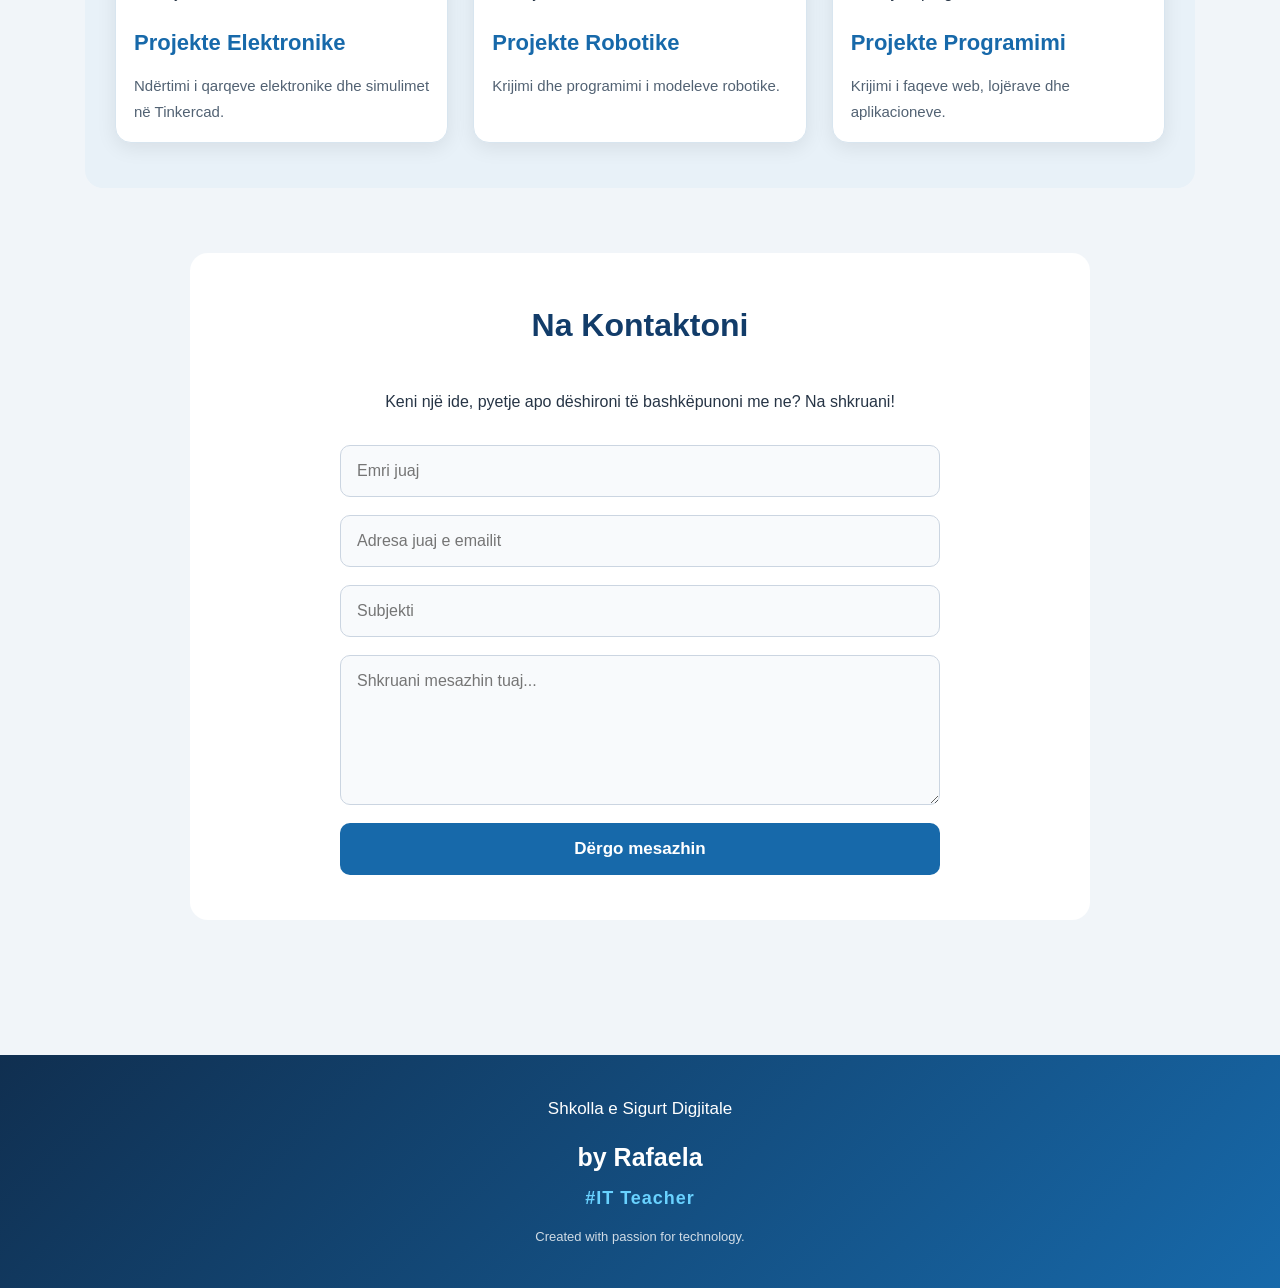
==== commit dae7df5f: "Update index.html" ====
--- a/index.html
+++ b/index.html
@@ -1,5 +1,24 @@
+
 <!DOCTYPE html>
 <html lang="sq">
+<head>
+<meta charset="UTF-8">
+<meta name="viewport" content="width=device-width, initial-scale=1.0">
+<title>Shkolla e Sigurt Digjitale</title>
+<link rel="stylesheet" href="style.css">
+</head>
+<body>
+<!-- MENUJA -->
+<nav>
+<img src="logo.png" alt="Shkolla e Sigurt Digjitale" class="logo">
+<div>
+<a href="#kryefaqja">Kryefaqja</a>
+<a href="#projektet">Projektet</a>
+<a href="#rreth">Rreth nesh</a>
+<a href="#kontakt">Kontakt</a>
+</div>
+</nav>
+<!-- KRYEFAQJA -->
 <header class="hero" id="kryefaqja">
 <div class="hero-content">
 <h1>Shkolla e Sigurt Digjitale</h1>
@@ -14,31 +33,11 @@
 </a>
 </div>
 </header>
-<body>
-<!-- MENUJA -->
-<nav>
-<img src="logo.png" alt="Shkolla e Sigurt Digjitale" class="logo">
-<div>
-<a href="#kryefaqja">Kryefaqja</a>
-<a href="#projektet">Projektet</a>
-<a href="#rreth">Rreth nesh</a>
-</div>
-</nav>
-<!-- KRYEFAQJA -->
-<header id="kryefaqja">
-<h1>Shkolla e Sigurt Digjitale</h1>
-<p>
-Mësojmë, krijojmë dhe inovojmë
-përmes teknologjisë!
-</p>
-<a class="button" href="#projektet">
-Eksploro projektet
-</a>
-</header>
+<main>
 <!-- PROJEKTET -->
-<main>
 <section id="projektet">
 <h2>Projektet tona</h2>
+<div class="cards">
 <div class="card">
 <a href="siguria.html">
 <img
@@ -51,10 +50,6 @@
 i sigurt i internetit.
 </p>
 </div>
-Mbrojtja e të dhënave dhe përdorimi
-i sigurt i internetit.
-</p>
-</div>
 <!-- ROBOTIKA -->
 <div class="card">
 <a href="robotika.html">
@@ -63,11 +58,6 @@
 alt="Robotika">
 <h3>Robotika</h3>
 </a>
-<p>
-Krijimi dhe programimi
-i robotëve inteligjentë.
-</p>
-</div>
 <p>
 Krijimi dhe programimi
 i robotëve inteligjentë.
@@ -97,18 +87,14 @@
 praktikës, krijimtarisë dhe inovacionit.
 </p>
 </section>
-  <!-- GALERIA E PROJEKTEVE -->
+<!-- GALERIA E PROJEKTEVE -->
 <section id="galeria">
-
 <h2>Galeria e Projekteve të Nxënësve</h2>
-
 <p class="gallery-intro">
 Ide, kreativitet dhe teknologji të realizuara
 nga nxënësit tanë përmes punës praktike.
 </p>
-
 <div class="cards">
-
 <div class="card">
 <img
 src="https://images.unsplash.com/photo-1518770660439-4636190af475?w=600"
@@ -119,7 +105,6 @@
 simulimet në Tinkercad.
 </p>
 </div>
-
 <div class="card">
 <img
 src="https://images.unsplash.com/photo-1485827404703-89b55fcc595e?w=600"
@@ -130,7 +115,6 @@
 robotike.
 </p>
 </div>
-
 <div class="card">
 <img
 src="https://images.unsplash.com/photo-1461749280684-dccba630e2f6?w=600"
@@ -143,9 +127,10 @@
 </div>
 </div>
 </section>
-  <!-- NA KONTAKTONI -->
+<!-- NA KONTAKTONI -->
 <section id="kontakt">
 <h2>Na Kontaktoni</h2>
+
 <p class="contact-intro">
 Keni një ide, pyetje apo dëshironi të bashkëpunoni
 me ne? Na shkruani!
--- a/style.css
+++ b/style.css
@@ -0,0 +1,397 @@
+/* =================================
+SHKOLLA E SIGURT DIGJITALE
+Dizajn modern dhe profesional
+================================= */
+/* RREGULLIMI FILLESTAR */
+* {
+margin: 0;
+padding: 0;
+box-sizing: border-box;
+}
+html {
+scroll-behavior: smooth;
+}
+body {
+font-family: Arial, sans-serif;
+background-color: #f1f5f9;
+color: #263445;
+line-height: 1.7;
+}
+/* =================================
+MENUJA KRYESORE
+================================= */
+nav {
+background-color: #102f50;
+color: white;
+padding: 20px 8%;
+display: flex;
+justify-content: space-between;
+align-items: center;
+position: sticky;
+top: 0;
+z-index: 1000;
+box-shadow: 0 3px 12px rgba(0,0,0,0.15);
+}
+nav h2 {
+color: white;
+font-size: 28px;
+letter-spacing: 2px;
+}
+nav div {
+display: flex;
+gap: 25px;
+}
+nav a {
+color: white;
+text-decoration: none;
+font-weight: bold;
+transition: color 0.3s;
+}
+nav a:hover {
+color: #69d2ff;
+}
+/* =================================
+KRYEFAQJA
+================================= */
+header {
+background: linear-gradient(
+135deg,
+#102f50,
+#1769aa,
+#2196c9
+);
+color: white;
+text-align: center;
+padding: 110px 20px;
+}
+header h1 {
+font-size: 44px;
+margin-bottom: 20px;
+letter-spacing: 1px;
+}
+header p {
+font-size: 20px;
+margin-bottom: 35px;
+}
+/* =================================
+BUTONI KRYESOR
+================================= */
+.button {
+display: inline-block;
+background-color: white;
+color: #123c69;
+padding: 14px 32px;
+border-radius: 30px;
+text-decoration: none;
+font-weight: bold;
+transition: all 0.3s;
+}
+.button:hover {
+background-color: #69d2ff;
+color: #102f50;
+transform: translateY(-4px);
+}
+/* =================================
+PJESA KRYESORE
+================================= */
+main {
+max-width: 1150px;
+margin: 55px auto;
+padding: 20px;
+}
+section {
+margin-bottom: 65px;
+}
+section h2 {
+color: #123c69;
+font-size: 32px;
+text-align: center;
+margin-bottom: 35px;
+}
+/* =================================
+KARTAT E PROJEKTEVE
+================================= */
+.cards {
+display: flex;
+gap: 25px;
+}
+.card {
+flex: 1;
+background-color: white;
+padding: 18px;
+border-radius: 16px;
+box-shadow: 0 5px 20px rgba(0,0,0,0.08);
+transition: transform 0.3s,
+box-shadow 0.3s;
+}
+.card:hover {
+transform: translateY(-10px);
+box-shadow: 0 12px 28px rgba(0,0,0,0.15);
+}
+/* FOTOGRAFITË */
+.card img {
+width: 100%;
+height: 210px;
+object-fit: cover;
+border-radius: 12px;
+margin-bottom: 18px;
+}
+/* TITULLI I KARTËS */
+.card h3 {
+color: #1769aa;
+font-size: 22px;
+margin-bottom: 12px;
+}
+/* PËRSHKRIMI */
+.card p {
+color: #526273;
+font-size: 15px;
+}
+/* =================================
+RRETH PROJEKTIT
+================================= */
+#rreth {
+background-color: white;
+padding: 45px 30px;
+border-radius: 16px;
+text-align: center;
+box-shadow: 0 5px 20px rgba(0,0,0,0.05);
+}
+#rreth p {
+max-width: 750px;
+margin: auto;
+font-size: 17px;
+}
+/* =================================
+FOOTER - FIRMA PROFESIONALE
+================================= */
+footer {
+background: linear-gradient(
+135deg,
+#102f50,
+#1769aa
+);
+color: white;
+text-align: center;
+padding: 40px 20px;
+}
+footer p:first-child {
+font-size: 17px;
+margin-bottom: 12px;
+}
+footer h3 {
+font-size: 25px;
+margin-bottom: 5px;
+}
+footer h4 {
+color: #69d2ff;
+font-size: 18px;
+letter-spacing: 1px;
+margin-bottom: 12px;
+}
+footer p:last-child {
+font-size: 13px;
+opacity: 0.8;
+}
+/* =================================
+PËRSHTATJA PËR TELEFON
+================================= */
+@media screen and (max-width: 700px) {
+nav {
+flex-direction: column;
+gap: 15px;
+}
+nav div {
+gap: 15px;
+flex-wrap: wrap;
+justify-content: center;
+}
+header {
+padding: 75px 20px;
+}
+header h1 {
+font-size: 30px;
+}
+header p {
+font-size: 16px;
+}
+.cards {
+flex-direction: column;
+}
+.card img {
+height: 220px;
+}
+main {
+padding: 15px;
+}
+section h2 {
+font-size: 26px;
+}
+}
+/* =================================
+GALERIA E PROJEKTEVE
+================================= */
+#galeria {
+background-color: #e8f1f8;
+padding: 45px 30px;
+border-radius: 18px;
+}
+
+#galeria h2 {
+color: #123c69;
+}
+.gallery-intro {
+text-align: center;
+max-width: 700px;
+margin: -15px auto 35px;
+color: #526273;
+font-size: 17px;
+}
+
+#galeria .card {
+background-color: white;
+border: 1px solid #d8e5ef;
+}
+
+#galeria .card:hover {
+transform: translateY(-8px);
+box-shadow: 0 12px 28px rgba(0,0,0,0.15);
+}
+
+#galeria .card h3 {
+color: #1769aa;
+}
+/* =================================
+/* FORMULAR MODERN - SHKOLLA E SIGURT DIGJITALE */
+#kontakt {
+display: block !important;
+width: 100%;
+max-width: 900px;
+margin: 60px auto;
+padding: 45px 25px;
+background: #ffffff;
+border-radius: 18px;
+box-sizing: border-box;
+text-align: center;
+}
+#kontakt .contact-intro {
+margin: 0 auto 30px;
+max-width: 650px;
+}
+#kontakt form.contact-form {
+display: flex !important;
+flex-direction: column !important;
+align-items: stretch !important;
+gap: 18px !important;
+width: 100% !important;
+max-width: 600px !important;
+margin: 0 auto !important;
+}
+#kontakt .contact-form input,
+#kontakt .contact-form textarea {
+display: block !important;
+float: none !important;
+position: static !important;
+width: 100% !important;
+max-width: 100% !important;
+min-width: 0 !important;
+height: auto;
+margin: 0 !important;
+padding: 16px !important;
+box-sizing: border-box !important;
+border: 1px solid #cbd5e1;
+border-radius: 10px;
+background: #f8fafc;
+font-family: Arial, sans-serif;
+font-size: 16px;
+}
+
+#kontakt .contact-form textarea {
+min-height: 150px;
+resize: vertical;
+}
+#kontakt .contact-form button {
+display: block !important;
+width: 100% !important;
+margin: 0 !important;
+padding: 16px;
+border: none;
+border-radius: 10px;
+background: #1769aa;
+color: white;
+font-size: 17px;
+font-weight: bold;
+cursor: pointer;
+}
+#kontakt .contact-form button:hover {
+background: #102f50;
+}
+/* LOGOJA KRYESORE */
+nav .logo {
+width: 260px;
+height: auto;
+display: block;
+object-fit: contain;
+}
+/* PJESA KRYESORE */
+.hero {
+min-height: 450px;
+display: flex;
+align-items: center;
+justify-content: center;
+text-align: center;
+padding: 60px 20px;
+background: linear-gradient(135deg, #102f50, #1769aa);
+color: white;
+}
+
+.hero-content {
+max-width: 850px;
+}
+
+.hero h1 {
+font-size: 48px;
+margin-bottom: 20px;
+}
+
+.hero h2 {
+font-size: 25px;
+color: #8ed8ff;
+margin-bottom: 20px;
+}
+
+.hero p {
+font-size: 18px;
+line-height: 1.7;
+margin-bottom: 30px;
+}
+
+.hero-btn {
+display: inline-block;
+background: #ffffff;
+color: #102f50;
+padding: 14px 28px;
+border-radius: 30px;
+text-decoration: none;
+font-weight: bold;
+transition: 0.3s;
+}
+
+.hero-btn:hover {
+background: #8ed8ff;
+transform: translateY(-3px);
+}
+
+@media (max-width: 600px) {
+.hero h1 {
+font-size: 32px;
+}
+
+.hero h2 {
+font-size: 21px;
+}
+
+.hero p {
+font-size: 16px;
+}
+}
